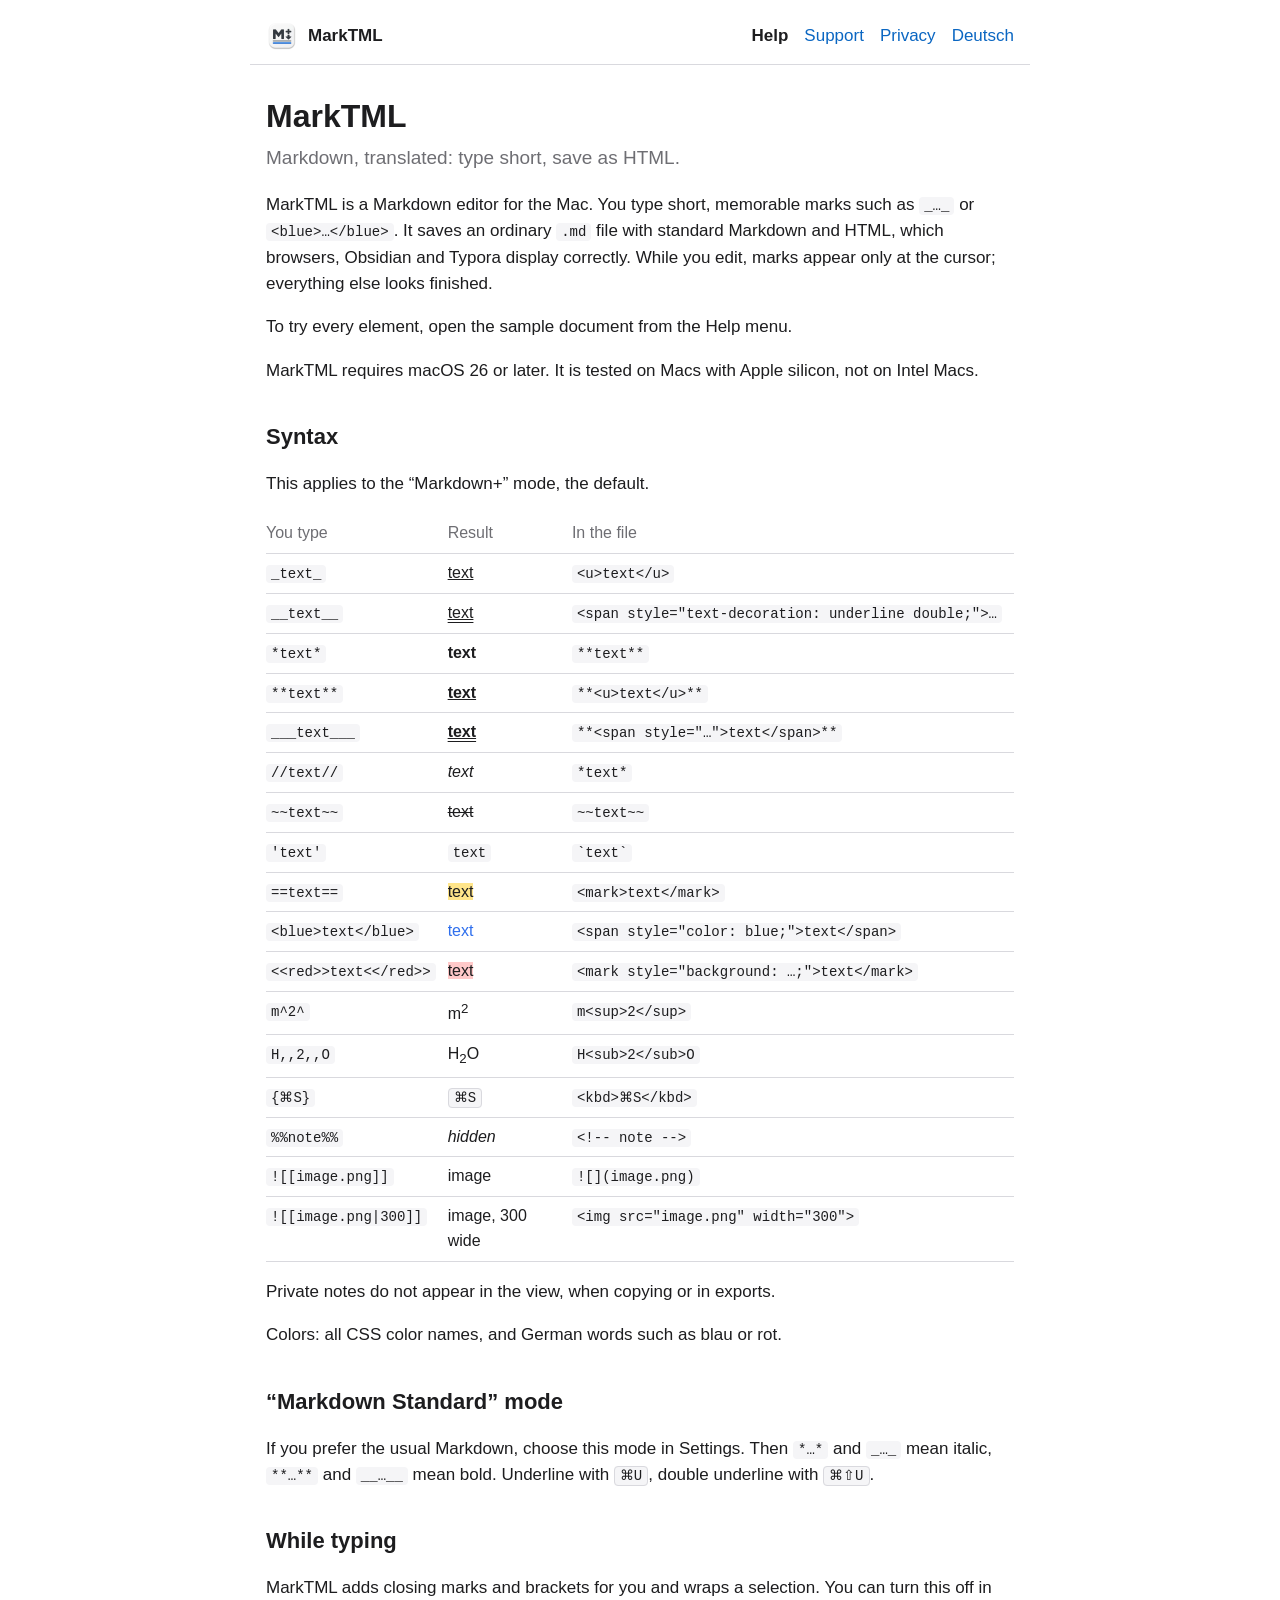
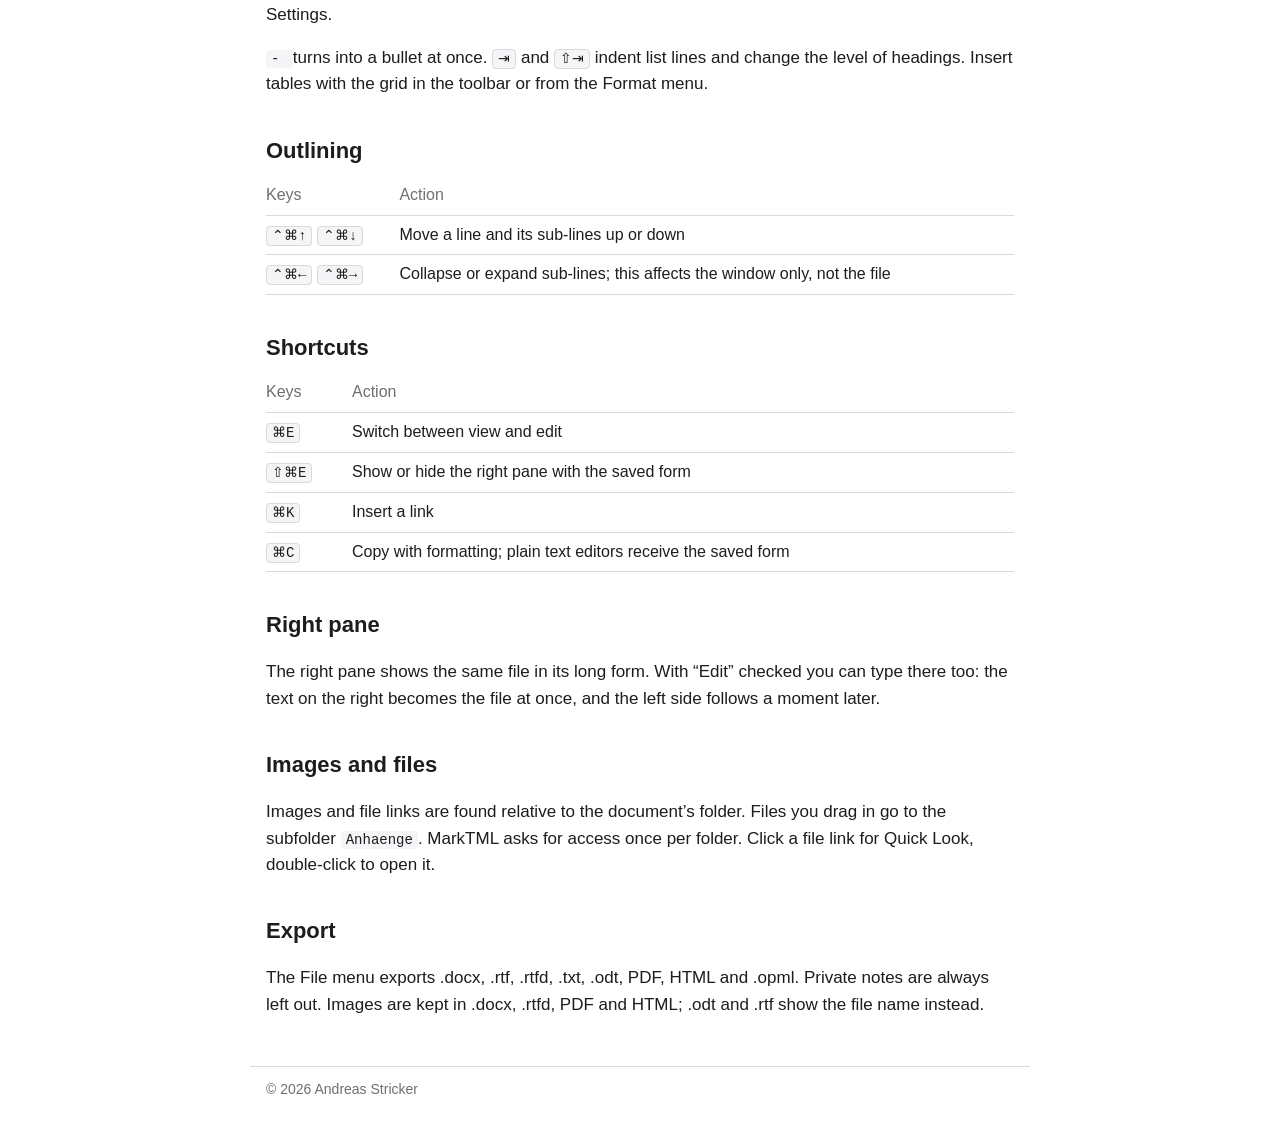
==== index.html @ 3c7e8c87 "Webseite: Hilfe, Support, Datenschutz in Deutsch und Englisch Co-Authored-By: Claude Opus 5.5 <norep" ====
<!doctype html>
<html lang="en">
<head>
<meta charset="utf-8">
<meta name="viewport" content="width=device-width, initial-scale=1">
<title>MarkTML Help</title>
<link rel="stylesheet" href="style.css">
<link rel="icon" href="icon.png">
</head>
<body>
<header>
<a class="brand" href="index.html"><img src="icon.png" alt=""> MarkTML</a>
<nav><a href="index.html" aria-current="page">Help</a><a href="support.html">Support</a><a href="privacy.html">Privacy</a><a href="de/index.html" lang="de">Deutsch</a></nav>
</header>
<main>

<h1>MarkTML</h1>
<p class="lead">Markdown, translated: type short, save as HTML.</p>
<p>MarkTML is a Markdown editor for the Mac. You type short, memorable marks such as <code>_…_</code> or <code>&lt;blue&gt;…&lt;/blue&gt;</code>. It saves an ordinary <code>.md</code> file with standard Markdown and HTML, which browsers, Obsidian and Typora display correctly. While you edit, marks appear only at the cursor; everything else looks finished.</p>
<p>To try every element, open the sample document from the Help menu.</p>
<p>MarkTML requires macOS 26 or later. It is tested on Macs with Apple silicon, not on Intel Macs.</p>

<h2>Syntax</h2>
<p>This applies to the “Markdown+” mode, the default.</p>
<div class="table"><table><thead><tr><th>You type</th><th>Result</th><th>In the file</th></tr></thead><tbody><tr><td><code>_text_</code></td><td><u>text</u></td><td><code>&lt;u&gt;text&lt;/u&gt;</code></td></tr><tr><td><code>__text__</code></td><td><span style="text-decoration: underline double">text</span></td><td><code>&lt;span style=&quot;text-decoration: underline double;&quot;&gt;…</code></td></tr><tr><td><code>*text*</code></td><td><strong>text</strong></td><td><code>**text**</code></td></tr><tr><td><code>**text**</code></td><td><strong><u>text</u></strong></td><td><code>**&lt;u&gt;text&lt;/u&gt;**</code></td></tr><tr><td><code>___text___</code></td><td><strong><span style="text-decoration: underline double">text</span></strong></td><td><code>**&lt;span style=&quot;…&quot;&gt;text&lt;/span&gt;**</code></td></tr><tr><td><code>//text//</code></td><td><em>text</em></td><td><code>*text*</code></td></tr><tr><td><code>~~text~~</code></td><td><s>text</s></td><td><code>~~text~~</code></td></tr><tr><td><code>&#x27;text&#x27;</code></td><td><code>text</code></td><td><code>`text`</code></td></tr><tr><td><code>==text==</code></td><td><mark>text</mark></td><td><code>&lt;mark&gt;text&lt;/mark&gt;</code></td></tr><tr><td><code>&lt;blue&gt;text&lt;/blue&gt;</code></td><td><span style="color: #2f6fed">text</span></td><td><code>&lt;span style=&quot;color: blue;&quot;&gt;text&lt;/span&gt;</code></td></tr><tr><td><code>&lt;&lt;red&gt;&gt;text&lt;&lt;/red&gt;&gt;</code></td><td><mark style="background: #ffc9c9">text</mark></td><td><code>&lt;mark style=&quot;background: …;&quot;&gt;text&lt;/mark&gt;</code></td></tr><tr><td><code>m^2^</code></td><td>m<sup>2</sup></td><td><code>m&lt;sup&gt;2&lt;/sup&gt;</code></td></tr><tr><td><code>H,,2,,O</code></td><td>H<sub>2</sub>O</td><td><code>H&lt;sub&gt;2&lt;/sub&gt;O</code></td></tr><tr><td><code>{⌘S}</code></td><td><kbd>⌘S</kbd></td><td><code>&lt;kbd&gt;⌘S&lt;/kbd&gt;</code></td></tr><tr><td><code>%%note%%</code></td><td><em>hidden</em></td><td><code>&lt;!-- note --&gt;</code></td></tr><tr><td><code>![[image.png]]</code></td><td>image</td><td><code>![](image.png)</code></td></tr><tr><td><code>![[image.png|300]]</code></td><td>image, 300 wide</td><td><code>&lt;img src=&quot;image.png&quot; width=&quot;300&quot;&gt;</code></td></tr></tbody></table></div>
<p>Private notes do not appear in the view, when copying or in exports.</p>
<p>Colors: all CSS color names, and German words such as blau or rot.</p>

<h2>“Markdown Standard” mode</h2>
<p>If you prefer the usual Markdown, choose this mode in Settings. Then <code>*…*</code> and <code>_…_</code> mean italic, <code>**…**</code> and <code>__…__</code> mean bold. Underline with <kbd>⌘U</kbd>, double underline with <kbd>⌘⇧U</kbd>.</p>

<h2>While typing</h2>
<p>MarkTML adds closing marks and brackets for you and wraps a selection. You can turn this off in Settings.</p>
<p><code>- </code> turns into a bullet at once. <kbd>⇥</kbd> and <kbd>⇧⇥</kbd> indent list lines and change the level of headings. Insert tables with the grid in the toolbar or from the Format menu.</p>

<h2>Outlining</h2>
<div class="table"><table><thead><tr><th>Keys</th><th>Action</th></tr></thead><tbody><tr><td><kbd>⌃⌘↑</kbd> <kbd>⌃⌘↓</kbd></td><td>Move a line and its sub-lines up or down</td></tr><tr><td><kbd>⌃⌘←</kbd> <kbd>⌃⌘→</kbd></td><td>Collapse or expand sub-lines; this affects the window only, not the file</td></tr></tbody></table></div>

<h2>Shortcuts</h2>
<div class="table"><table><thead><tr><th>Keys</th><th>Action</th></tr></thead><tbody><tr><td><kbd>⌘E</kbd></td><td>Switch between view and edit</td></tr><tr><td><kbd>⇧⌘E</kbd></td><td>Show or hide the right pane with the saved form</td></tr><tr><td><kbd>⌘K</kbd></td><td>Insert a link</td></tr><tr><td><kbd>⌘C</kbd></td><td>Copy with formatting; plain text editors receive the saved form</td></tr></tbody></table></div>

<h2>Right pane</h2>
<p>The right pane shows the same file in its long form. With “Edit” checked you can type there too: the text on the right becomes the file at once, and the left side follows a moment later.</p>

<h2>Images and files</h2>
<p>Images and file links are found relative to the document’s folder. Files you drag in go to the subfolder <code>Anhaenge</code>. MarkTML asks for access once per folder. Click a file link for Quick Look, double-click to open it.</p>

<h2>Export</h2>
<p>The File menu exports .docx, .rtf, .rtfd, .txt, .odt, PDF, HTML and .opml. Private notes are always left out. Images are kept in .docx, .rtfd, PDF and HTML; .odt and .rtf show the file name instead.</p>

</main>
<footer>© 2026 Andreas Stricker</footer>
</body>
</html>
---- style.css ----
:root { --bg: #fff; --text: #1d1d1f; --muted: #6e6e73; --line: #d9d9de; --soft: #f5f5f7; --accent: #0a66c2; color-scheme: light dark; }
@media (prefers-color-scheme: dark) { :root { --bg: #1c1c1e; --text: #f2f2f7; --muted: #a1a1a6; --line: #3a3a3c; --soft: #2c2c2e; --accent: #64a8ff; } }
* { box-sizing: border-box; }
body { margin: 0; background: var(--bg); color: var(--text); font: 17px/1.55 -apple-system, BlinkMacSystemFont, "Helvetica Neue", Arial, sans-serif; }
main, header, footer { max-width: 780px; margin: 0 auto; padding: 0 16px; }
header { display: flex; flex-wrap: wrap; gap: 8px 20px; align-items: center; padding-top: 20px; padding-bottom: 12px; border-bottom: 1px solid var(--line); }
.brand { display: flex; gap: 10px; align-items: center; font-weight: 600; color: var(--text); text-decoration: none; margin-right: auto; }
.brand img { width: 32px; height: 32px; }
nav { display: flex; flex-wrap: wrap; gap: 4px 16px; }
a { color: var(--accent); }
nav a { text-decoration: none; }
nav a[aria-current] { color: var(--text); font-weight: 600; }
h1 { font-size: 32px; line-height: 1.2; margin: 32px 0 8px; }
h2 { font-size: 22px; margin: 36px 0 8px; }
.lead { font-size: 19px; color: var(--muted); margin-top: 0; }
.table { overflow-x: auto; }
table { border-collapse: collapse; width: 100%; font-size: 16px; }
th, td { text-align: left; vertical-align: top; padding: 7px 12px 7px 0; border-bottom: 1px solid var(--line); }
th { color: var(--muted); font-weight: 500; }
code, kbd { font: 14px/1.4 ui-monospace, Menlo, monospace; background: var(--soft); padding: 1px 5px; border-radius: 4px; white-space: nowrap; }
kbd { border: 1px solid var(--line); }
mark { background: #ffe58a; color: #1d1d1f; }
footer { margin-top: 48px; padding-top: 12px; padding-bottom: 32px; border-top: 1px solid var(--line); color: var(--muted); font-size: 14px; }
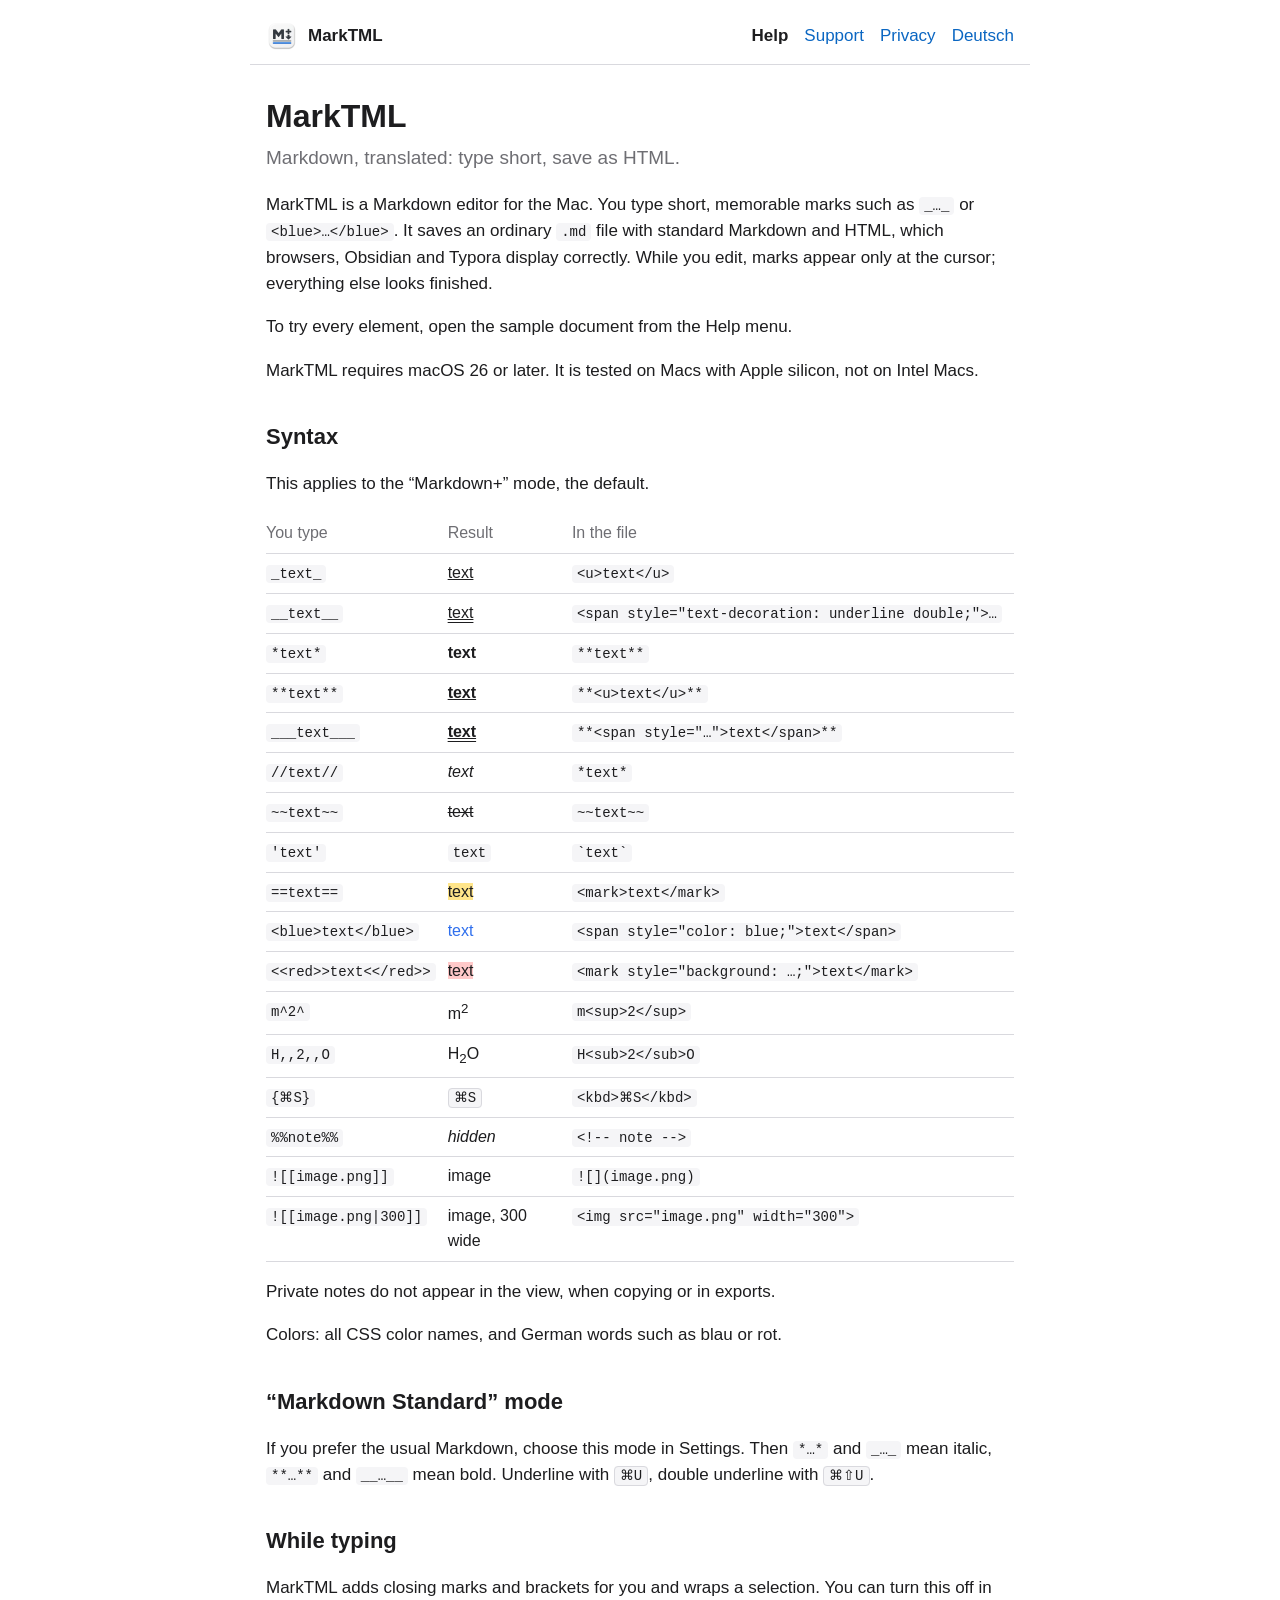
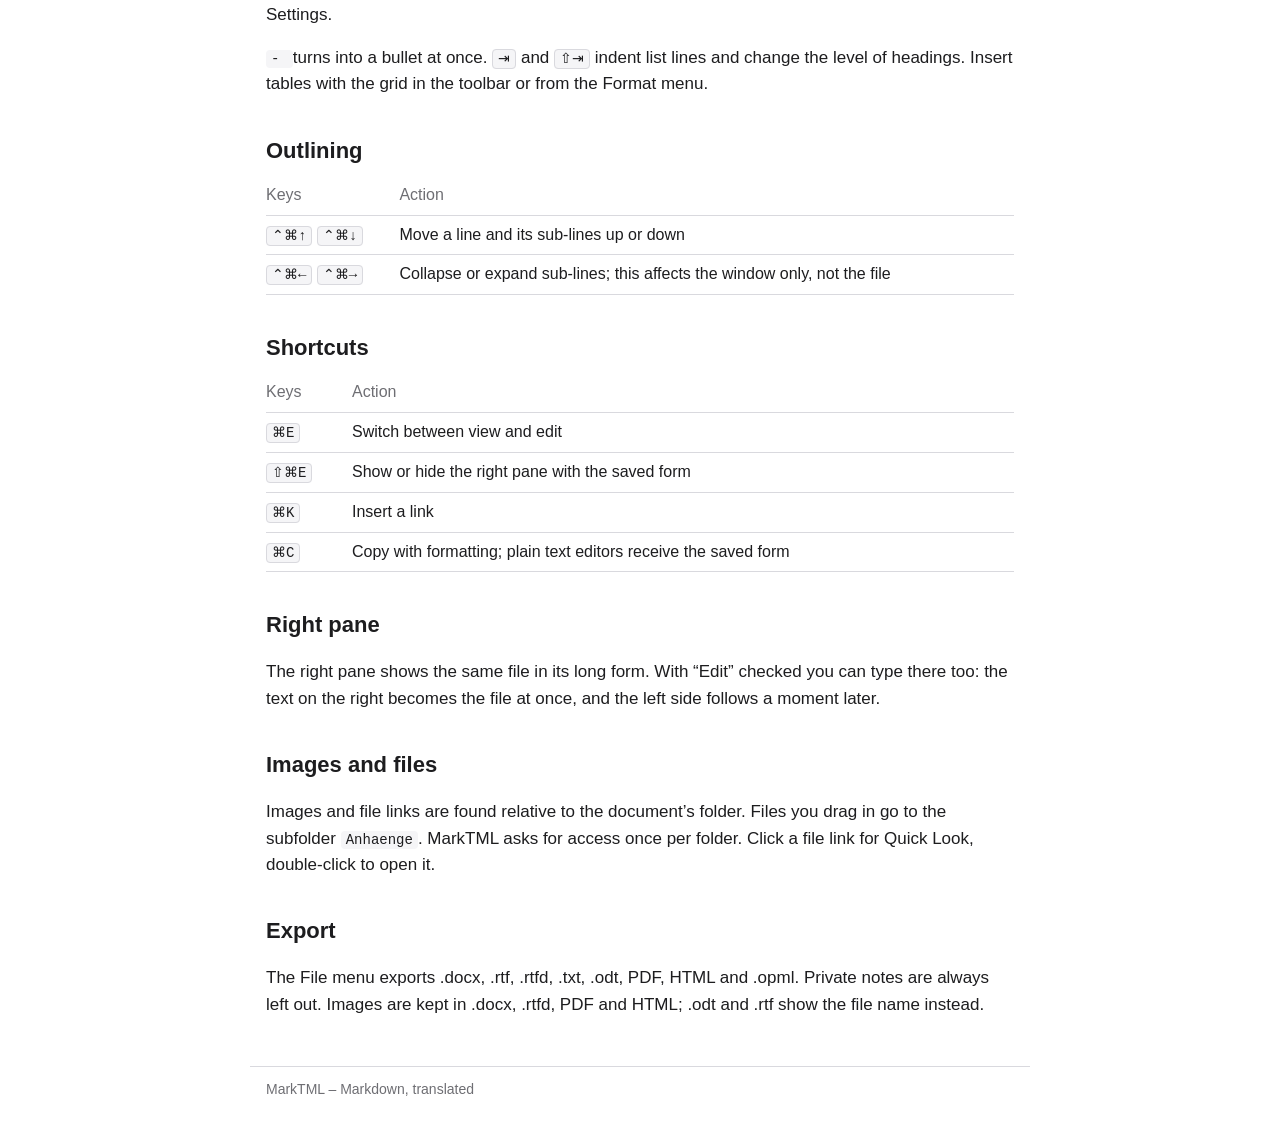
==== commit a48c0612: "Kontaktadresse eingesetzt, Name nur noch im Datenschutz Co-Authored-By: Claude Opus 5.5 <noreply@ant" ====
--- a/index.html
+++ b/index.html
@@ -49,6 +49,6 @@
 <p>The File menu exports .docx, .rtf, .rtfd, .txt, .odt, PDF, HTML and .opml. Private notes are always left out. Images are kept in .docx, .rtfd, PDF and HTML; .odt and .rtf show the file name instead.</p>
 
 </main>
-<footer>© 2026 Andreas Stricker</footer>
+<footer>MarkTML – Markdown, translated</footer>
 </body>
 </html>
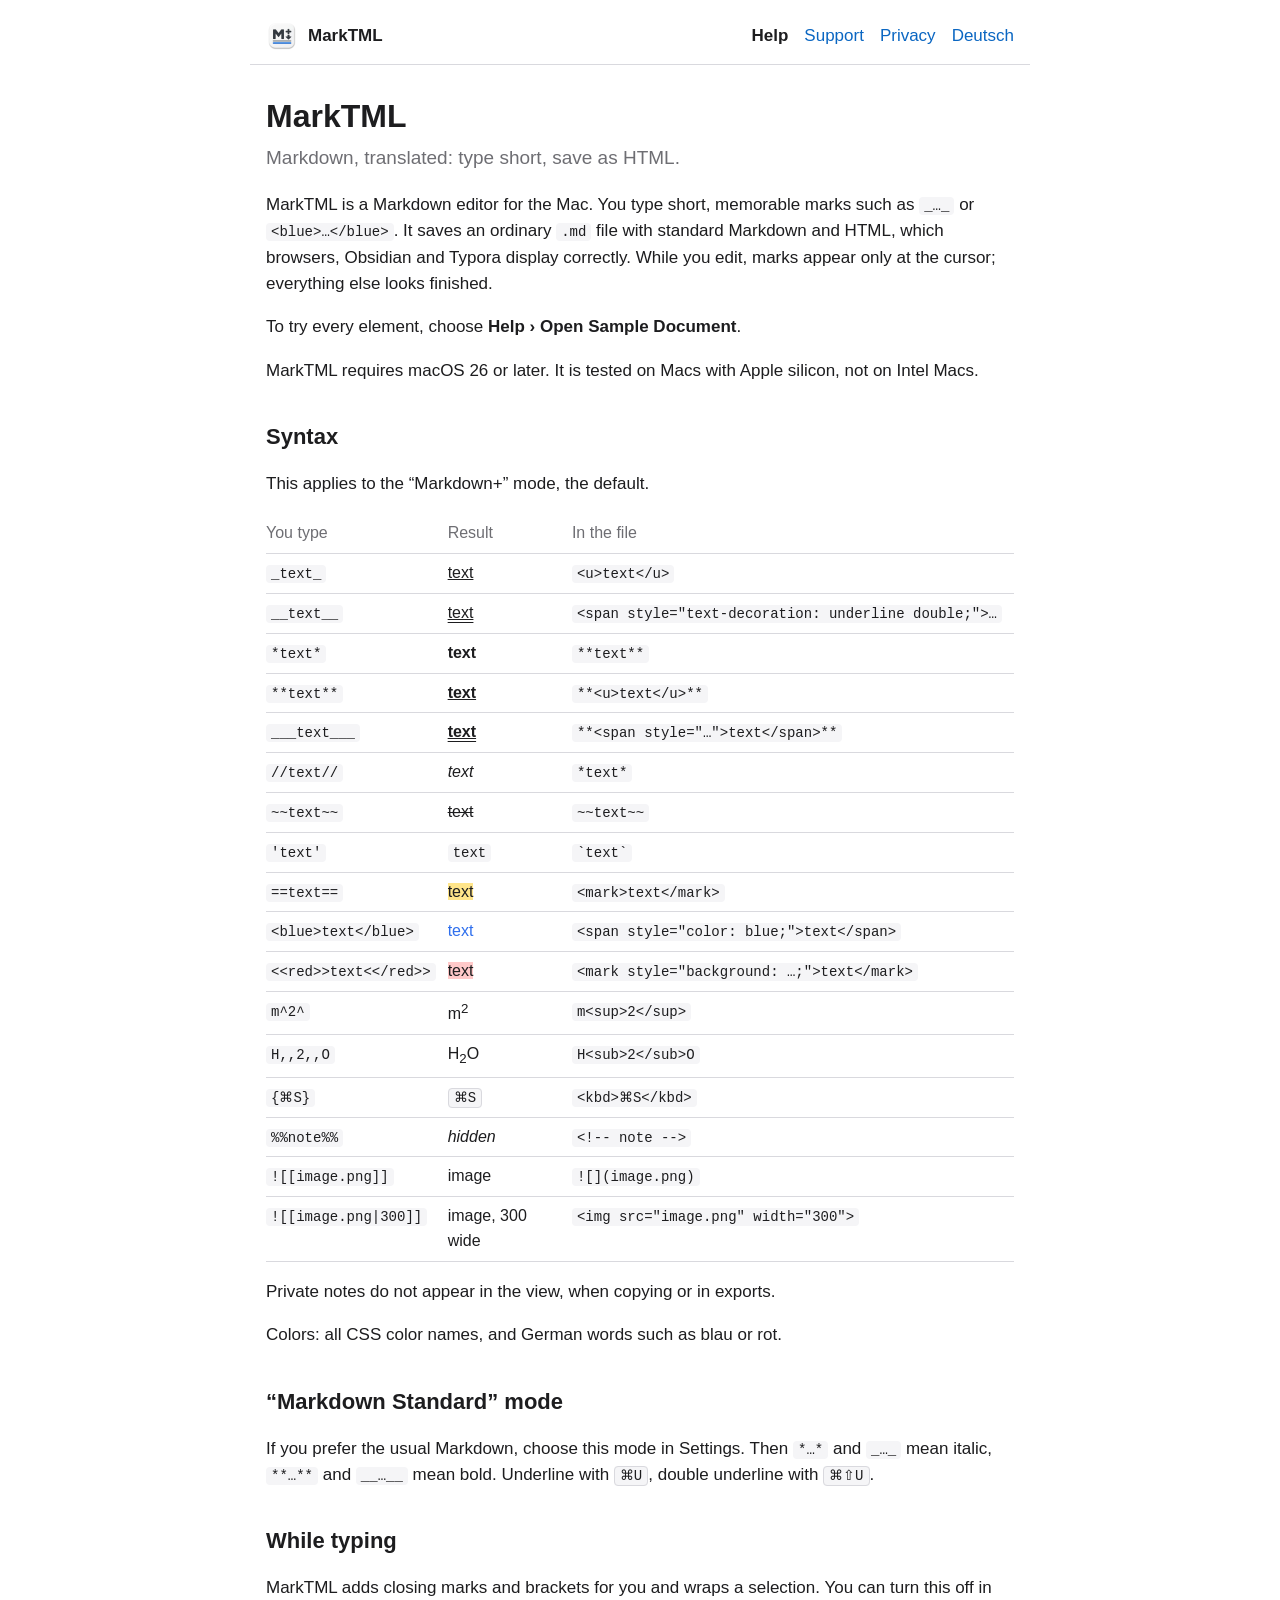
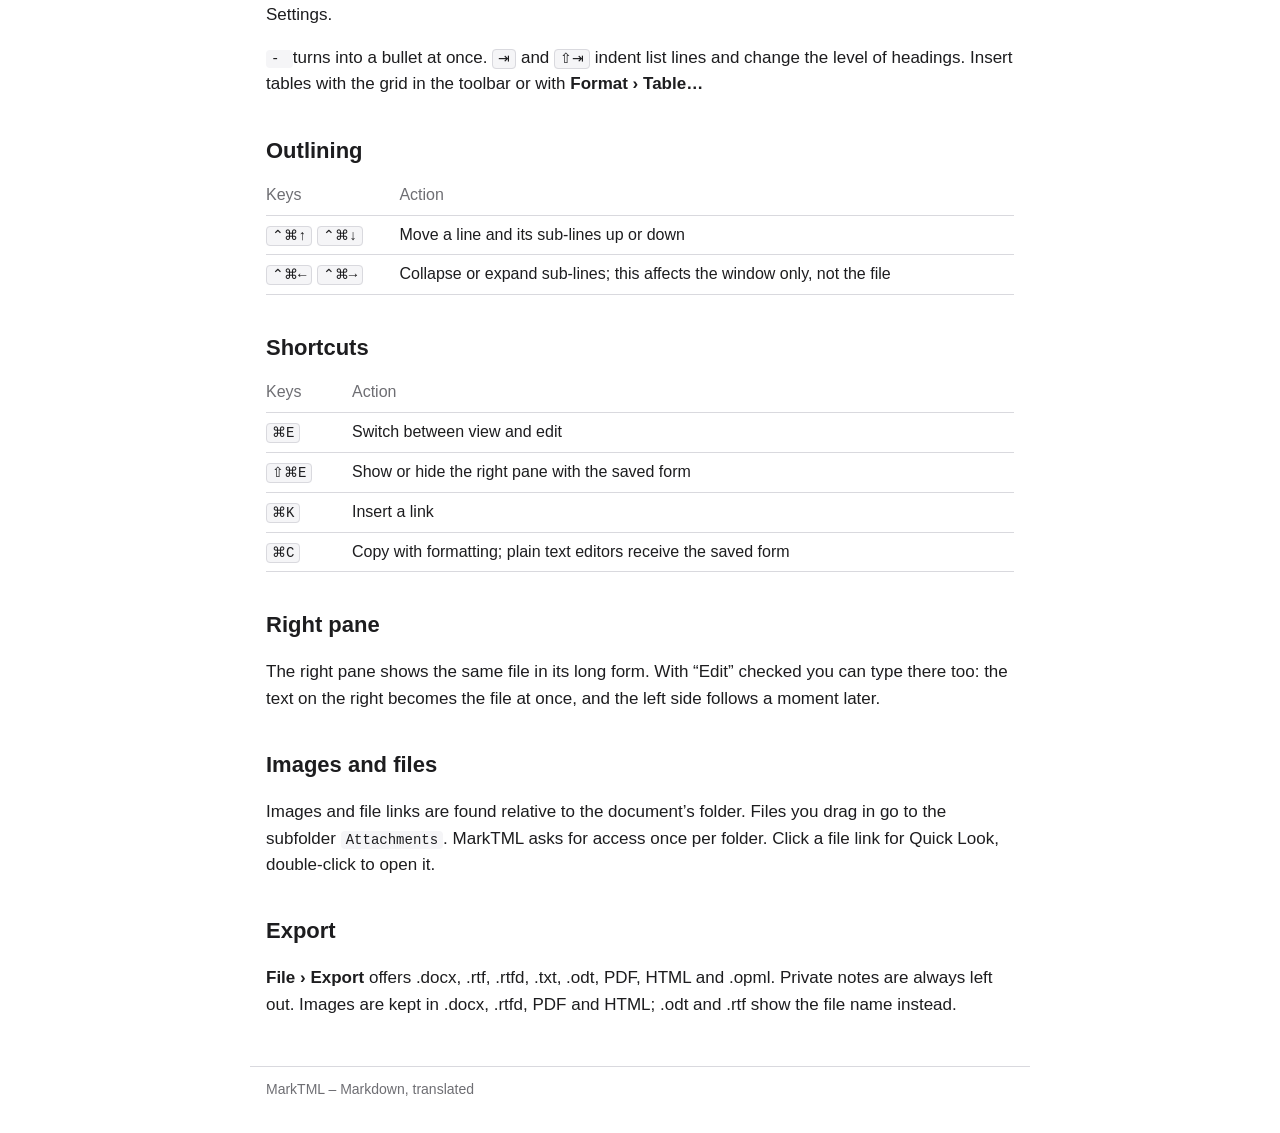
==== commit d03e5f2e: "Hilfe: genaue englische Menünamen Co-Authored-By: Claude Opus 5.5 <noreply@anthropic.com>" ====
--- a/index.html
+++ b/index.html
@@ -17,7 +17,7 @@
 <h1>MarkTML</h1>
 <p class="lead">Markdown, translated: type short, save as HTML.</p>
 <p>MarkTML is a Markdown editor for the Mac. You type short, memorable marks such as <code>_…_</code> or <code>&lt;blue&gt;…&lt;/blue&gt;</code>. It saves an ordinary <code>.md</code> file with standard Markdown and HTML, which browsers, Obsidian and Typora display correctly. While you edit, marks appear only at the cursor; everything else looks finished.</p>
-<p>To try every element, open the sample document from the Help menu.</p>
+<p>To try every element, choose <strong>Help › Open Sample Document</strong>.</p>
 <p>MarkTML requires macOS 26 or later. It is tested on Macs with Apple silicon, not on Intel Macs.</p>
 
 <h2>Syntax</h2>
@@ -31,7 +31,7 @@
 
 <h2>While typing</h2>
 <p>MarkTML adds closing marks and brackets for you and wraps a selection. You can turn this off in Settings.</p>
-<p><code>- </code> turns into a bullet at once. <kbd>⇥</kbd> and <kbd>⇧⇥</kbd> indent list lines and change the level of headings. Insert tables with the grid in the toolbar or from the Format menu.</p>
+<p><code>- </code> turns into a bullet at once. <kbd>⇥</kbd> and <kbd>⇧⇥</kbd> indent list lines and change the level of headings. Insert tables with the grid in the toolbar or with <strong>Format › Table…</strong></p>
 
 <h2>Outlining</h2>
 <div class="table"><table><thead><tr><th>Keys</th><th>Action</th></tr></thead><tbody><tr><td><kbd>⌃⌘↑</kbd> <kbd>⌃⌘↓</kbd></td><td>Move a line and its sub-lines up or down</td></tr><tr><td><kbd>⌃⌘←</kbd> <kbd>⌃⌘→</kbd></td><td>Collapse or expand sub-lines; this affects the window only, not the file</td></tr></tbody></table></div>
@@ -43,10 +43,10 @@
 <p>The right pane shows the same file in its long form. With “Edit” checked you can type there too: the text on the right becomes the file at once, and the left side follows a moment later.</p>
 
 <h2>Images and files</h2>
-<p>Images and file links are found relative to the document’s folder. Files you drag in go to the subfolder <code>Anhaenge</code>. MarkTML asks for access once per folder. Click a file link for Quick Look, double-click to open it.</p>
+<p>Images and file links are found relative to the document’s folder. Files you drag in go to the subfolder <code>Attachments</code>. MarkTML asks for access once per folder. Click a file link for Quick Look, double-click to open it.</p>
 
 <h2>Export</h2>
-<p>The File menu exports .docx, .rtf, .rtfd, .txt, .odt, PDF, HTML and .opml. Private notes are always left out. Images are kept in .docx, .rtfd, PDF and HTML; .odt and .rtf show the file name instead.</p>
+<p><strong>File › Export</strong> offers .docx, .rtf, .rtfd, .txt, .odt, PDF, HTML and .opml. Private notes are always left out. Images are kept in .docx, .rtfd, PDF and HTML; .odt and .rtf show the file name instead.</p>
 
 </main>
 <footer>MarkTML – Markdown, translated</footer>
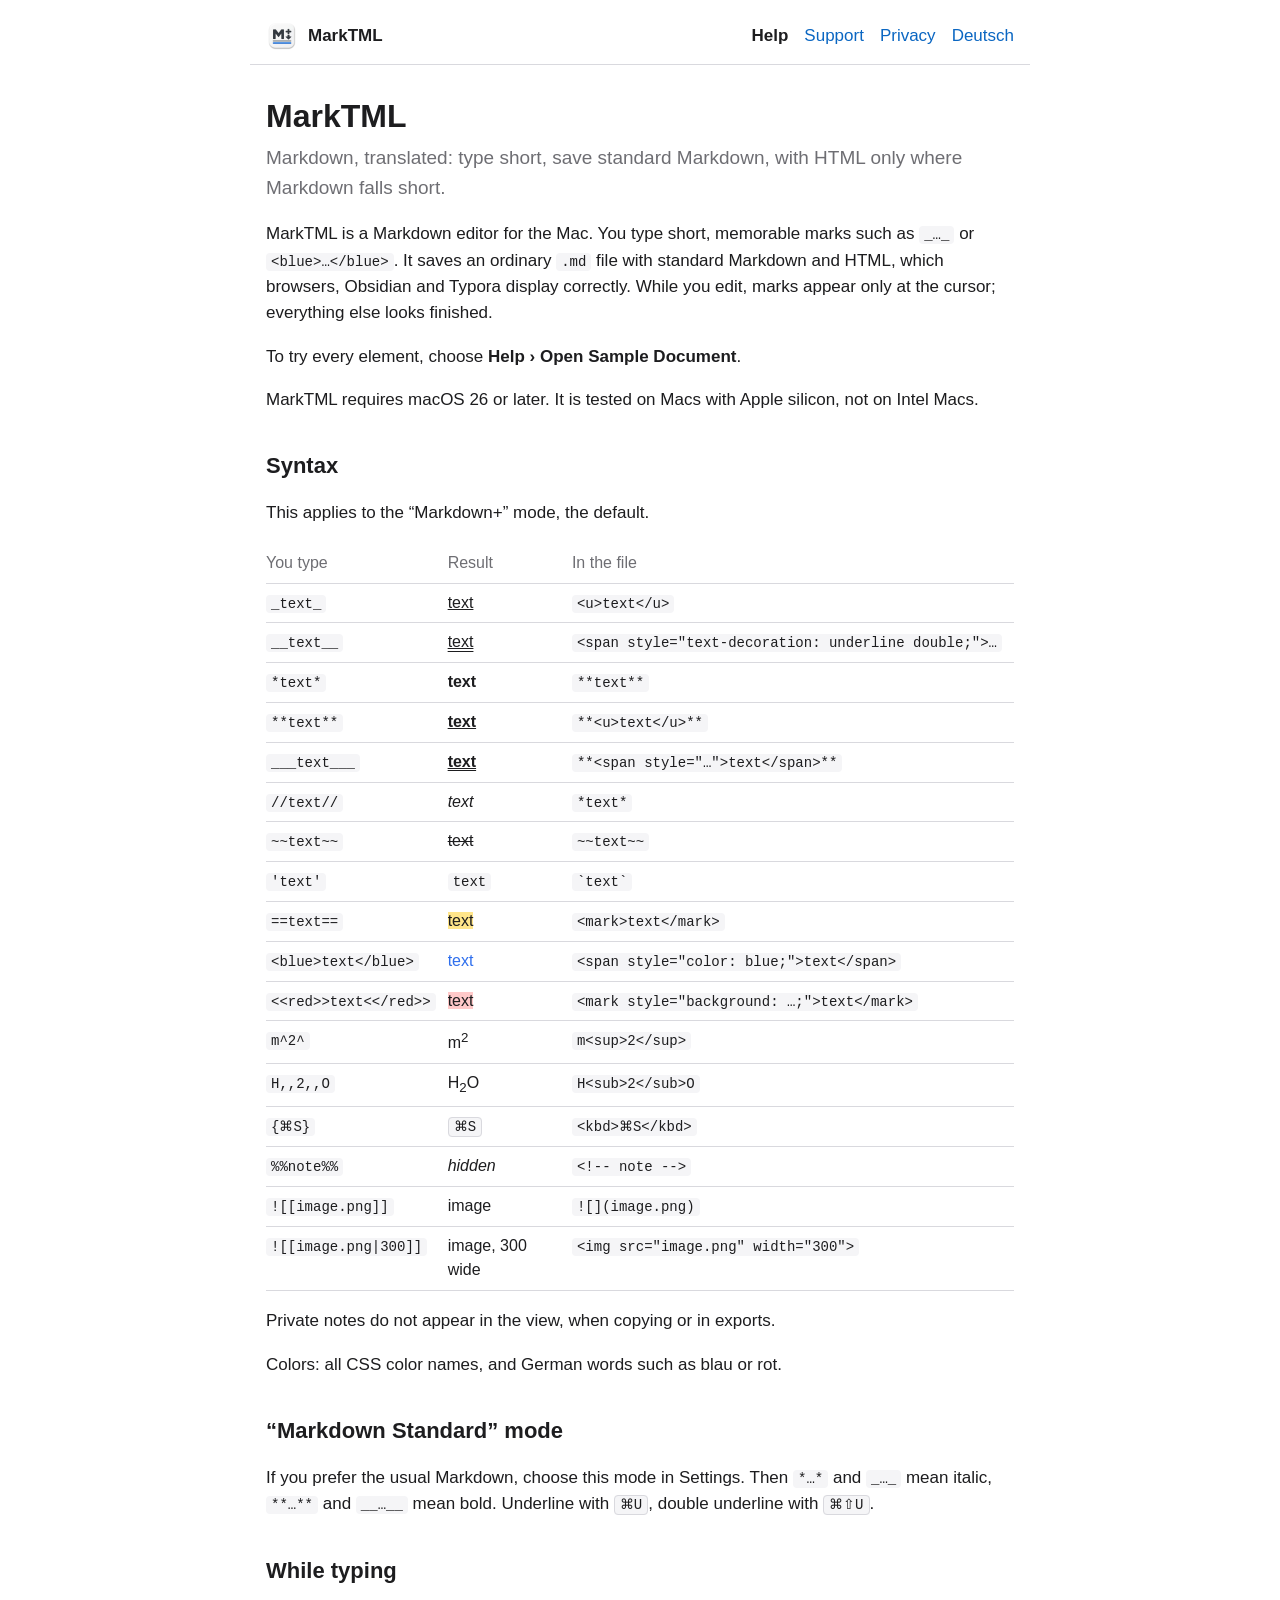
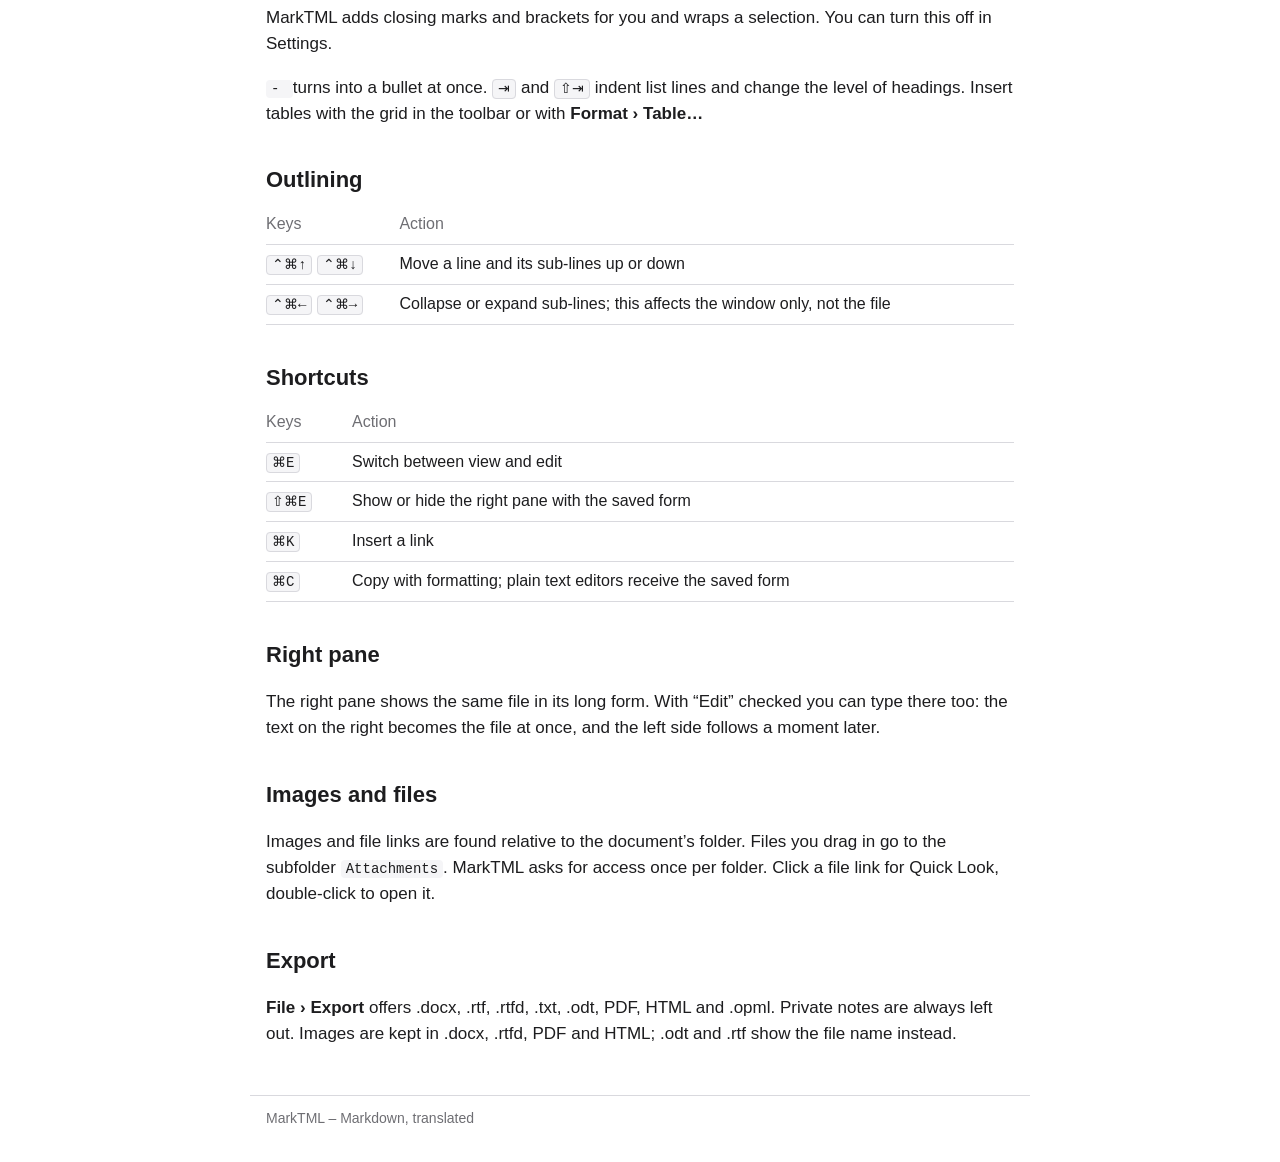
==== commit 6caded2a: "Leitsatz präzisiert Co-Authored-By: Claude Opus 5.5 <noreply@anthropic.com>" ====
--- a/index.html
+++ b/index.html
@@ -15,7 +15,7 @@
 <main>
 
 <h1>MarkTML</h1>
-<p class="lead">Markdown, translated: type short, save as HTML.</p>
+<p class="lead">Markdown, translated: type short, save standard Markdown, with HTML only where Markdown falls short.</p>
 <p>MarkTML is a Markdown editor for the Mac. You type short, memorable marks such as <code>_…_</code> or <code>&lt;blue&gt;…&lt;/blue&gt;</code>. It saves an ordinary <code>.md</code> file with standard Markdown and HTML, which browsers, Obsidian and Typora display correctly. While you edit, marks appear only at the cursor; everything else looks finished.</p>
 <p>To try every element, choose <strong>Help › Open Sample Document</strong>.</p>
 <p>MarkTML requires macOS 26 or later. It is tested on Macs with Apple silicon, not on Intel Macs.</p>
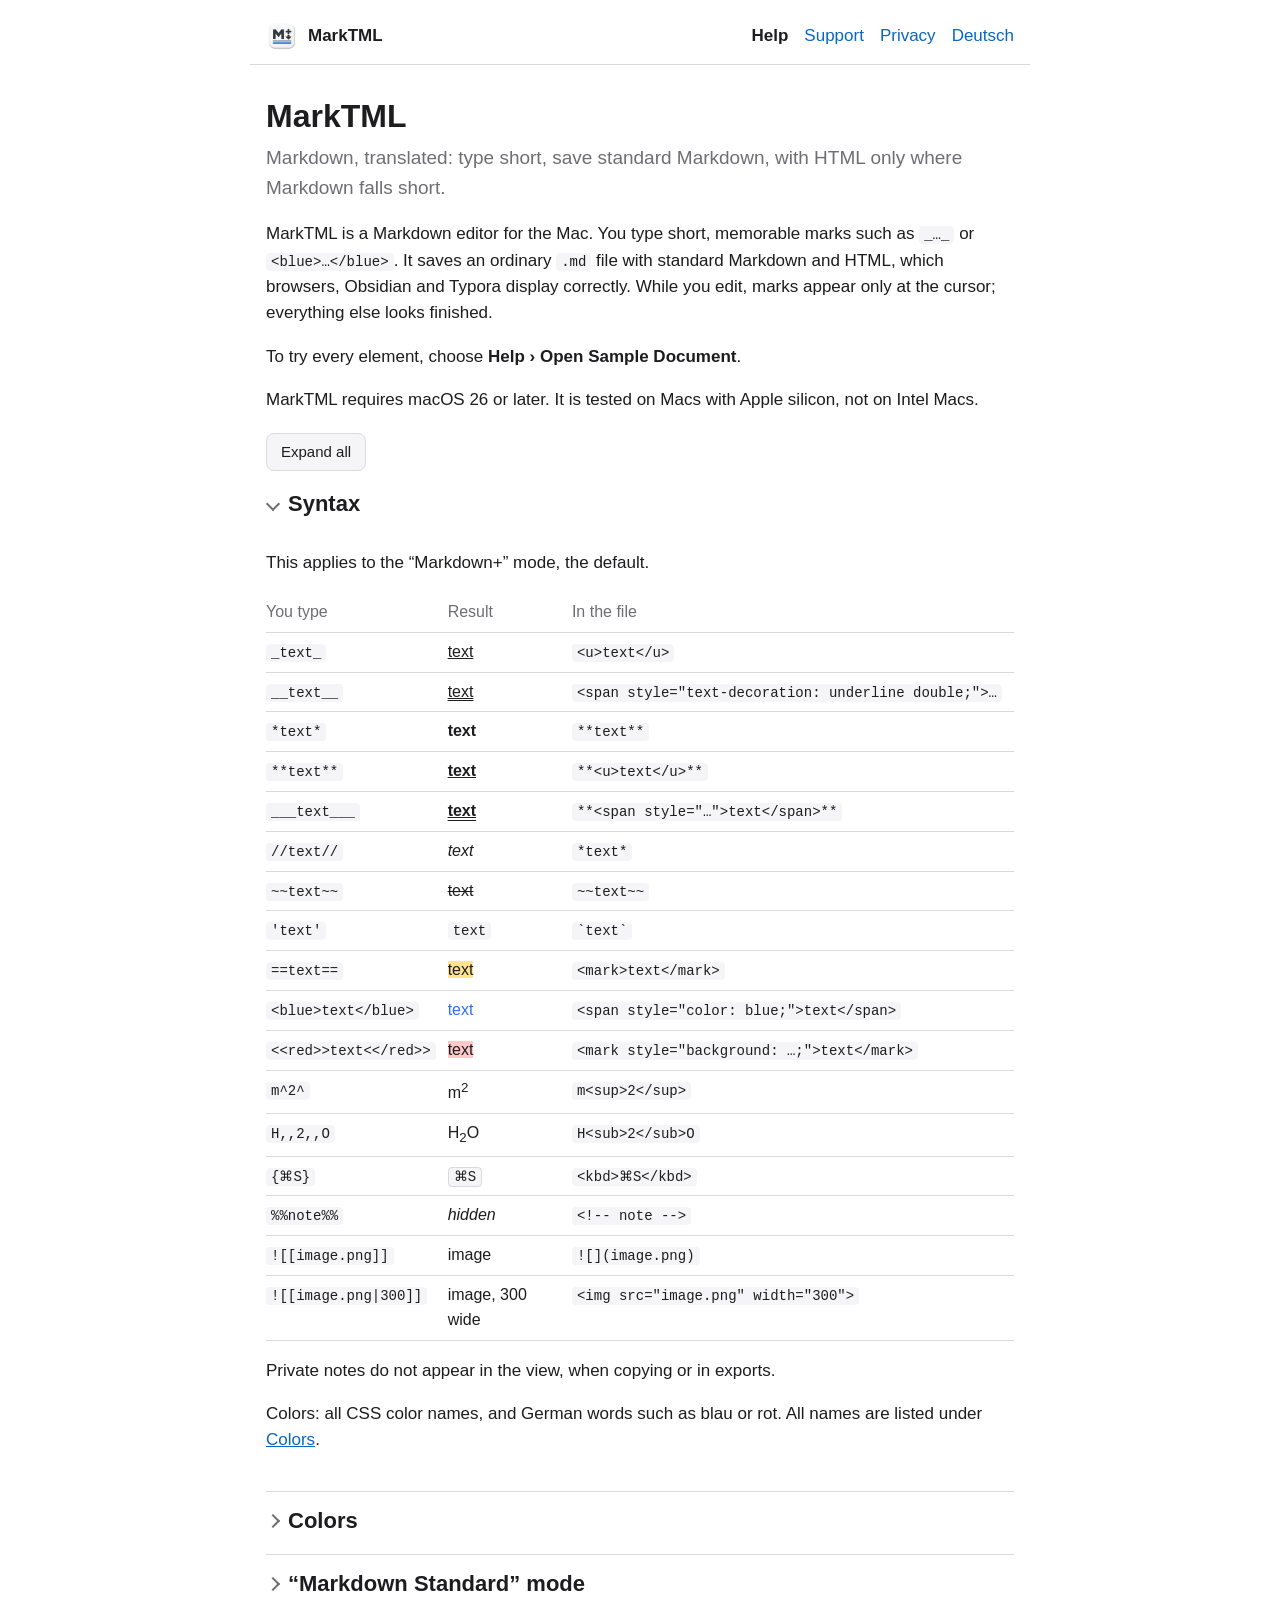
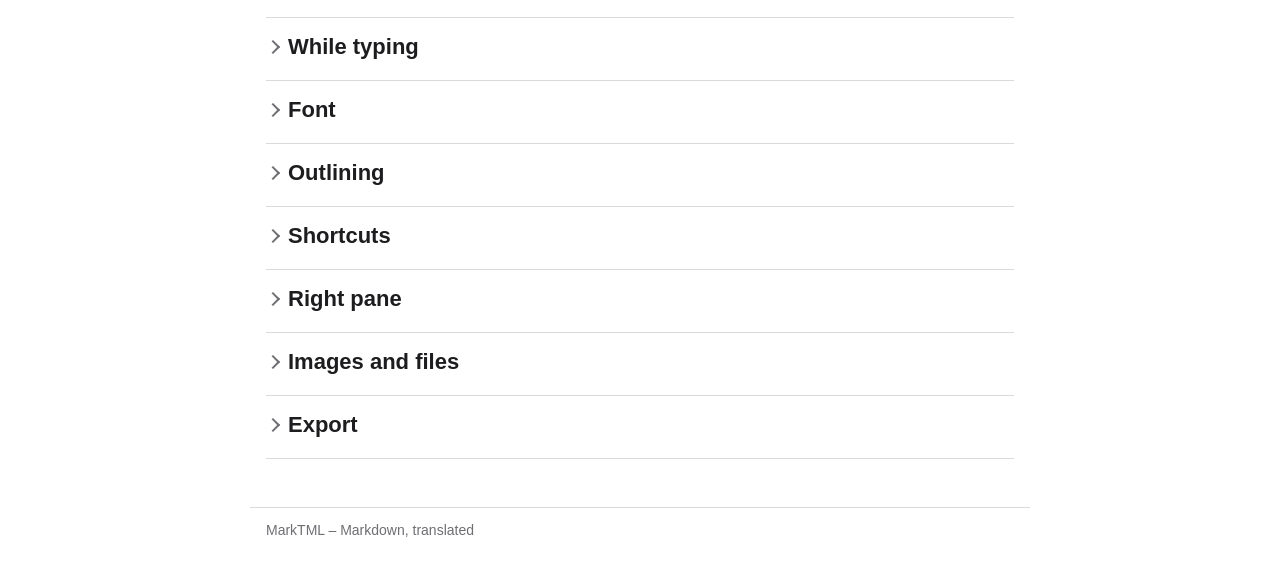
==== commit cdae5cc4: "Hilfe: Abschnitt Farben, einklappbare Abschnitte, Neues aus 0.3.6 Co-Authored-By: Claude Opus 5.5 <n" ====
--- a/index.html
+++ b/index.html
@@ -19,36 +19,67 @@
 <p>MarkTML is a Markdown editor for the Mac. You type short, memorable marks such as <code>_…_</code> or <code>&lt;blue&gt;…&lt;/blue&gt;</code>. It saves an ordinary <code>.md</code> file with standard Markdown and HTML, which browsers, Obsidian and Typora display correctly. While you edit, marks appear only at the cursor; everything else looks finished.</p>
 <p>To try every element, choose <strong>Help › Open Sample Document</strong>.</p>
 <p>MarkTML requires macOS 26 or later. It is tested on Macs with Apple silicon, not on Intel Macs.</p>
+<p class="expand"><button type="button" id="expand-all" hidden data-open="Expand all" data-close="Collapse all">Expand all</button></p>
 
-<h2>Syntax</h2>
+<details class="section" open>
+<summary><h2>Syntax</h2></summary>
 <p>This applies to the “Markdown+” mode, the default.</p>
 <div class="table"><table><thead><tr><th>You type</th><th>Result</th><th>In the file</th></tr></thead><tbody><tr><td><code>_text_</code></td><td><u>text</u></td><td><code>&lt;u&gt;text&lt;/u&gt;</code></td></tr><tr><td><code>__text__</code></td><td><span style="text-decoration: underline double">text</span></td><td><code>&lt;span style=&quot;text-decoration: underline double;&quot;&gt;…</code></td></tr><tr><td><code>*text*</code></td><td><strong>text</strong></td><td><code>**text**</code></td></tr><tr><td><code>**text**</code></td><td><strong><u>text</u></strong></td><td><code>**&lt;u&gt;text&lt;/u&gt;**</code></td></tr><tr><td><code>___text___</code></td><td><strong><span style="text-decoration: underline double">text</span></strong></td><td><code>**&lt;span style=&quot;…&quot;&gt;text&lt;/span&gt;**</code></td></tr><tr><td><code>//text//</code></td><td><em>text</em></td><td><code>*text*</code></td></tr><tr><td><code>~~text~~</code></td><td><s>text</s></td><td><code>~~text~~</code></td></tr><tr><td><code>&#x27;text&#x27;</code></td><td><code>text</code></td><td><code>`text`</code></td></tr><tr><td><code>==text==</code></td><td><mark>text</mark></td><td><code>&lt;mark&gt;text&lt;/mark&gt;</code></td></tr><tr><td><code>&lt;blue&gt;text&lt;/blue&gt;</code></td><td><span style="color: #2f6fed">text</span></td><td><code>&lt;span style=&quot;color: blue;&quot;&gt;text&lt;/span&gt;</code></td></tr><tr><td><code>&lt;&lt;red&gt;&gt;text&lt;&lt;/red&gt;&gt;</code></td><td><mark style="background: #ffc9c9">text</mark></td><td><code>&lt;mark style=&quot;background: …;&quot;&gt;text&lt;/mark&gt;</code></td></tr><tr><td><code>m^2^</code></td><td>m<sup>2</sup></td><td><code>m&lt;sup&gt;2&lt;/sup&gt;</code></td></tr><tr><td><code>H,,2,,O</code></td><td>H<sub>2</sub>O</td><td><code>H&lt;sub&gt;2&lt;/sub&gt;O</code></td></tr><tr><td><code>{⌘S}</code></td><td><kbd>⌘S</kbd></td><td><code>&lt;kbd&gt;⌘S&lt;/kbd&gt;</code></td></tr><tr><td><code>%%note%%</code></td><td><em>hidden</em></td><td><code>&lt;!-- note --&gt;</code></td></tr><tr><td><code>![[image.png]]</code></td><td>image</td><td><code>![](image.png)</code></td></tr><tr><td><code>![[image.png|300]]</code></td><td>image, 300 wide</td><td><code>&lt;img src=&quot;image.png&quot; width=&quot;300&quot;&gt;</code></td></tr></tbody></table></div>
 <p>Private notes do not appear in the view, when copying or in exports.</p>
-<p>Colors: all CSS color names, and German words such as blau or rot.</p>
+<p>Colors: all CSS color names, and German words such as blau or rot. All names are listed under <a href="#colors">Colors</a>.</p>
+</details>
 
-<h2>“Markdown Standard” mode</h2>
+<details class="section" id="colors">
+<summary><h2>Colors</h2></summary>
+<p>These names work for text (<code>&lt;blue&gt;…&lt;/blue&gt;</code>) and for highlights (<code>&lt;&lt;blue&gt;&gt;…&lt;&lt;/blue&gt;&gt;</code>). Each name appears in its own color; the box behind it is only there to keep it readable.</p>
+<ul class="colors"><li class="on-dark" style="color:#f0f8ff">aliceblue</li><li class="on-dark" style="color:#faebd7">antiquewhite</li><li class="on-dark" style="color:#00ffff">aqua</li><li class="on-dark" style="color:#7fffd4">aquamarine</li><li class="on-dark" style="color:#f0ffff">azure</li><li class="on-dark" style="color:#f5f5dc">beige</li><li class="on-dark" style="color:#ffe4c4">bisque</li><li class="on-light" style="color:#000000">black</li><li class="on-dark" style="color:#ffebcd">blanchedalmond</li><li class="on-light" style="color:#0000ff">blue</li><li class="on-light" style="color:#8a2be2">blueviolet</li><li class="on-light" style="color:#a52a2a">brown</li><li class="on-dark" style="color:#deb887">burlywood</li><li class="on-dark" style="color:#5f9ea0">cadetblue</li><li class="on-dark" style="color:#7fff00">chartreuse</li><li class="on-dark" style="color:#d2691e">chocolate</li><li class="on-dark" style="color:#ff7f50">coral</li><li class="on-dark" style="color:#6495ed">cornflowerblue</li><li class="on-dark" style="color:#fff8dc">cornsilk</li><li class="on-light" style="color:#dc143c">crimson</li><li class="on-dark" style="color:#00ffff">cyan</li><li class="on-light" style="color:#00008b">darkblue</li><li class="on-light" style="color:#008b8b">darkcyan</li><li class="on-dark" style="color:#b8860b">darkgoldenrod</li><li class="on-dark" style="color:#a9a9a9">darkgray</li><li class="on-light" style="color:#006400">darkgreen</li><li class="on-dark" style="color:#a9a9a9">darkgrey</li><li class="on-dark" style="color:#bdb76b">darkkhaki</li><li class="on-light" style="color:#8b008b">darkmagenta</li><li class="on-light" style="color:#556b2f">darkolivegreen</li><li class="on-dark" style="color:#ff8c00">darkorange</li><li class="on-light" style="color:#9932cc">darkorchid</li><li class="on-light" style="color:#8b0000">darkred</li><li class="on-dark" style="color:#e9967a">darksalmon</li><li class="on-dark" style="color:#8fbc8f">darkseagreen</li><li class="on-light" style="color:#483d8b">darkslateblue</li><li class="on-light" style="color:#2f4f4f">darkslategray</li><li class="on-light" style="color:#2f4f4f">darkslategrey</li><li class="on-dark" style="color:#00ced1">darkturquoise</li><li class="on-light" style="color:#9400d3">darkviolet</li><li class="on-dark" style="color:#ff1493">deeppink</li><li class="on-dark" style="color:#00bfff">deepskyblue</li><li class="on-light" style="color:#696969">dimgray</li><li class="on-light" style="color:#696969">dimgrey</li><li class="on-dark" style="color:#1e90ff">dodgerblue</li><li class="on-light" style="color:#b22222">firebrick</li><li class="on-dark" style="color:#fffaf0">floralwhite</li><li class="on-light" style="color:#228b22">forestgreen</li><li class="on-dark" style="color:#ff00ff">fuchsia</li><li class="on-dark" style="color:#dcdcdc">gainsboro</li><li class="on-dark" style="color:#f8f8ff">ghostwhite</li><li class="on-dark" style="color:#ffd700">gold</li><li class="on-dark" style="color:#daa520">goldenrod</li><li class="on-dark" style="color:#808080">gray</li><li class="on-light" style="color:#008000">green</li><li class="on-dark" style="color:#adff2f">greenyellow</li><li class="on-dark" style="color:#808080">grey</li><li class="on-dark" style="color:#f0fff0">honeydew</li><li class="on-dark" style="color:#ff69b4">hotpink</li><li class="on-dark" style="color:#cd5c5c">indianred</li><li class="on-light" style="color:#4b0082">indigo</li><li class="on-dark" style="color:#fffff0">ivory</li><li class="on-dark" style="color:#f0e68c">khaki</li><li class="on-dark" style="color:#e6e6fa">lavender</li><li class="on-dark" style="color:#fff0f5">lavenderblush</li><li class="on-dark" style="color:#7cfc00">lawngreen</li><li class="on-dark" style="color:#fffacd">lemonchiffon</li><li class="on-dark" style="color:#add8e6">lightblue</li><li class="on-dark" style="color:#f08080">lightcoral</li><li class="on-dark" style="color:#e0ffff">lightcyan</li><li class="on-dark" style="color:#fafad2">lightgoldenrodyellow</li><li class="on-dark" style="color:#d3d3d3">lightgray</li><li class="on-dark" style="color:#90ee90">lightgreen</li><li class="on-dark" style="color:#d3d3d3">lightgrey</li><li class="on-dark" style="color:#ffb6c1">lightpink</li><li class="on-dark" style="color:#ffa07a">lightsalmon</li><li class="on-dark" style="color:#20b2aa">lightseagreen</li><li class="on-dark" style="color:#87cefa">lightskyblue</li><li class="on-dark" style="color:#778899">lightslategray</li><li class="on-dark" style="color:#778899">lightslategrey</li><li class="on-dark" style="color:#b0c4de">lightsteelblue</li><li class="on-dark" style="color:#ffffe0">lightyellow</li><li class="on-dark" style="color:#00ff00">lime</li><li class="on-dark" style="color:#32cd32">limegreen</li><li class="on-dark" style="color:#faf0e6">linen</li><li class="on-dark" style="color:#ff00ff">magenta</li><li class="on-light" style="color:#800000">maroon</li><li class="on-dark" style="color:#66cdaa">mediumaquamarine</li><li class="on-light" style="color:#0000cd">mediumblue</li><li class="on-dark" style="color:#ba55d3">mediumorchid</li><li class="on-dark" style="color:#9370db">mediumpurple</li><li class="on-dark" style="color:#3cb371">mediumseagreen</li><li class="on-light" style="color:#7b68ee">mediumslateblue</li><li class="on-dark" style="color:#00fa9a">mediumspringgreen</li><li class="on-dark" style="color:#48d1cc">mediumturquoise</li><li class="on-light" style="color:#c71585">mediumvioletred</li><li class="on-light" style="color:#191970">midnightblue</li><li class="on-dark" style="color:#f5fffa">mintcream</li><li class="on-dark" style="color:#ffe4e1">mistyrose</li><li class="on-dark" style="color:#ffe4b5">moccasin</li><li class="on-dark" style="color:#ffdead">navajowhite</li><li class="on-light" style="color:#000080">navy</li><li class="on-dark" style="color:#fdf5e6">oldlace</li><li class="on-light" style="color:#808000">olive</li><li class="on-dark" style="color:#6b8e23">olivedrab</li><li class="on-dark" style="color:#ffa500">orange</li><li class="on-dark" style="color:#ff4500">orangered</li><li class="on-dark" style="color:#da70d6">orchid</li><li class="on-dark" style="color:#eee8aa">palegoldenrod</li><li class="on-dark" style="color:#98fb98">palegreen</li><li class="on-dark" style="color:#afeeee">paleturquoise</li><li class="on-dark" style="color:#db7093">palevioletred</li><li class="on-dark" style="color:#ffefd5">papayawhip</li><li class="on-dark" style="color:#ffdab9">peachpuff</li><li class="on-dark" style="color:#cd853f">peru</li><li class="on-dark" style="color:#ffc0cb">pink</li><li class="on-dark" style="color:#dda0dd">plum</li><li class="on-dark" style="color:#b0e0e6">powderblue</li><li class="on-light" style="color:#800080">purple</li><li class="on-light" style="color:#663399">rebeccapurple</li><li class="on-dark" style="color:#ff0000">red</li><li class="on-dark" style="color:#bc8f8f">rosybrown</li><li class="on-light" style="color:#4169e1">royalblue</li><li class="on-light" style="color:#8b4513">saddlebrown</li><li class="on-dark" style="color:#fa8072">salmon</li><li class="on-dark" style="color:#f4a460">sandybrown</li><li class="on-light" style="color:#2e8b57">seagreen</li><li class="on-dark" style="color:#fff5ee">seashell</li><li class="on-light" style="color:#a0522d">sienna</li><li class="on-dark" style="color:#c0c0c0">silver</li><li class="on-dark" style="color:#87ceeb">skyblue</li><li class="on-light" style="color:#6a5acd">slateblue</li><li class="on-dark" style="color:#708090">slategray</li><li class="on-dark" style="color:#708090">slategrey</li><li class="on-dark" style="color:#fffafa">snow</li><li class="on-dark" style="color:#00ff7f">springgreen</li><li class="on-dark" style="color:#4682b4">steelblue</li><li class="on-dark" style="color:#d2b48c">tan</li><li class="on-light" style="color:#008080">teal</li><li class="on-dark" style="color:#d8bfd8">thistle</li><li class="on-dark" style="color:#ff6347">tomato</li><li class="on-dark" style="color:#40e0d0">turquoise</li><li class="on-dark" style="color:#ee82ee">violet</li><li class="on-dark" style="color:#f5deb3">wheat</li><li class="on-dark" style="color:#ffffff">white</li><li class="on-dark" style="color:#f5f5f5">whitesmoke</li><li class="on-dark" style="color:#ffff00">yellow</li><li class="on-dark" style="color:#9acd32">yellowgreen</li></ul>
+</details>
+
+<details class="section">
+<summary><h2>“Markdown Standard” mode</h2></summary>
 <p>If you prefer the usual Markdown, choose this mode in Settings. Then <code>*…*</code> and <code>_…_</code> mean italic, <code>**…**</code> and <code>__…__</code> mean bold. Underline with <kbd>⌘U</kbd>, double underline with <kbd>⌘⇧U</kbd>.</p>
+</details>
 
-<h2>While typing</h2>
+<details class="section">
+<summary><h2>While typing</h2></summary>
 <p>MarkTML adds closing marks and brackets for you and wraps a selection. You can turn this off in Settings.</p>
 <p><code>- </code> turns into a bullet at once. <kbd>⇥</kbd> and <kbd>⇧⇥</kbd> indent list lines and change the level of headings. Insert tables with the grid in the toolbar or with <strong>Format › Table…</strong></p>
+</details>
 
-<h2>Outlining</h2>
+<details class="section">
+<summary><h2>Font</h2></summary>
+<p>Choose the typeface and size in Settings. Both apply to the text on the left, headings scale with it, and code stays monospaced. The right side stays monospaced and only follows the size. Neither the file nor the export changes.</p>
+</details>
+
+<details class="section">
+<summary><h2>Outlining</h2></summary>
 <div class="table"><table><thead><tr><th>Keys</th><th>Action</th></tr></thead><tbody><tr><td><kbd>⌃⌘↑</kbd> <kbd>⌃⌘↓</kbd></td><td>Move a line and its sub-lines up or down</td></tr><tr><td><kbd>⌃⌘←</kbd> <kbd>⌃⌘→</kbd></td><td>Collapse or expand sub-lines; this affects the window only, not the file</td></tr></tbody></table></div>
+</details>
 
-<h2>Shortcuts</h2>
+<details class="section">
+<summary><h2>Shortcuts</h2></summary>
 <div class="table"><table><thead><tr><th>Keys</th><th>Action</th></tr></thead><tbody><tr><td><kbd>⌘E</kbd></td><td>Switch between view and edit</td></tr><tr><td><kbd>⇧⌘E</kbd></td><td>Show or hide the right pane with the saved form</td></tr><tr><td><kbd>⌘K</kbd></td><td>Insert a link</td></tr><tr><td><kbd>⌘C</kbd></td><td>Copy with formatting; plain text editors receive the saved form</td></tr></tbody></table></div>
+</details>
 
-<h2>Right pane</h2>
+<details class="section">
+<summary><h2>Right pane</h2></summary>
 <p>The right pane shows the same file in its long form. With “Edit” checked you can type there too: the text on the right becomes the file at once, and the left side follows a moment later.</p>
+<p>When you type in one field, the other jumps so that the edited line sits at the same height on both sides.</p>
+<p>With the <strong>Full HTML</strong> checkbox, the pane shows the whole text as HTML, read-only. The file stays Markdown; images appear as references, private notes are left out.</p>
+</details>
 
-<h2>Images and files</h2>
+<details class="section">
+<summary><h2>Images and files</h2></summary>
 <p>Images and file links are found relative to the document’s folder. Files you drag in go to the subfolder <code>Attachments</code>. MarkTML asks for access once per folder. Click a file link for Quick Look, double-click to open it.</p>
+</details>
 
-<h2>Export</h2>
+<details class="section">
+<summary><h2>Export</h2></summary>
 <p><strong>File › Export</strong> offers .docx, .rtf, .rtfd, .txt, .odt, PDF, HTML and .opml. Private notes are always left out. Images are kept in .docx, .rtfd, PDF and HTML; .odt and .rtf show the file name instead.</p>
+</details>
 
 </main>
 <footer>MarkTML – Markdown, translated</footer>
+<script src="help.js"></script>
 </body>
 </html>
--- a/style.css
+++ b/style.css
@@ -21,3 +21,18 @@
 kbd { border: 1px solid var(--line); }
 mark { background: #ffe58a; color: #1d1d1f; }
 footer { margin-top: 48px; padding-top: 12px; padding-bottom: 32px; border-top: 1px solid var(--line); color: var(--muted); font-size: 14px; }
+.expand { margin: 20px 0 4px; }
+.expand button { font: inherit; font-size: 15px; color: var(--text); background: var(--soft); border: 1px solid var(--line); border-radius: 8px; padding: 6px 14px; min-height: 36px; cursor: pointer; }
+.expand button:hover { border-color: var(--muted); }
+details.section { border-bottom: 1px solid var(--line); padding-bottom: 4px; }
+details.section[open] { padding-bottom: 20px; }
+details.section summary { display: flex; align-items: center; gap: 10px; padding: 12px 0; cursor: pointer; list-style: none; }
+details.section summary::-webkit-details-marker { display: none; }
+details.section summary::before { content: ""; flex: none; width: 8px; height: 8px; margin-left: 2px; border-right: 2px solid var(--muted); border-bottom: 2px solid var(--muted); transform: rotate(-45deg); }
+details.section[open] > summary::before { transform: rotate(45deg); }
+details.section summary h2 { margin: 0; }
+h3 { font-size: 17px; margin: 20px 0 8px; }
+.colors { list-style: none; margin: 12px 0 0; padding: 0; display: grid; grid-template-columns: repeat(auto-fill, minmax(165px, 1fr)); gap: 6px; }
+.colors li { font: 500 15px/1.3 -apple-system, BlinkMacSystemFont, "Helvetica Neue", Arial, sans-serif; padding: 6px 10px; border-radius: 6px; border: 1px solid var(--line); overflow-wrap: anywhere; }
+.colors .on-light { background: #fff; }
+.colors .on-dark { background: #1c1c1e; }
